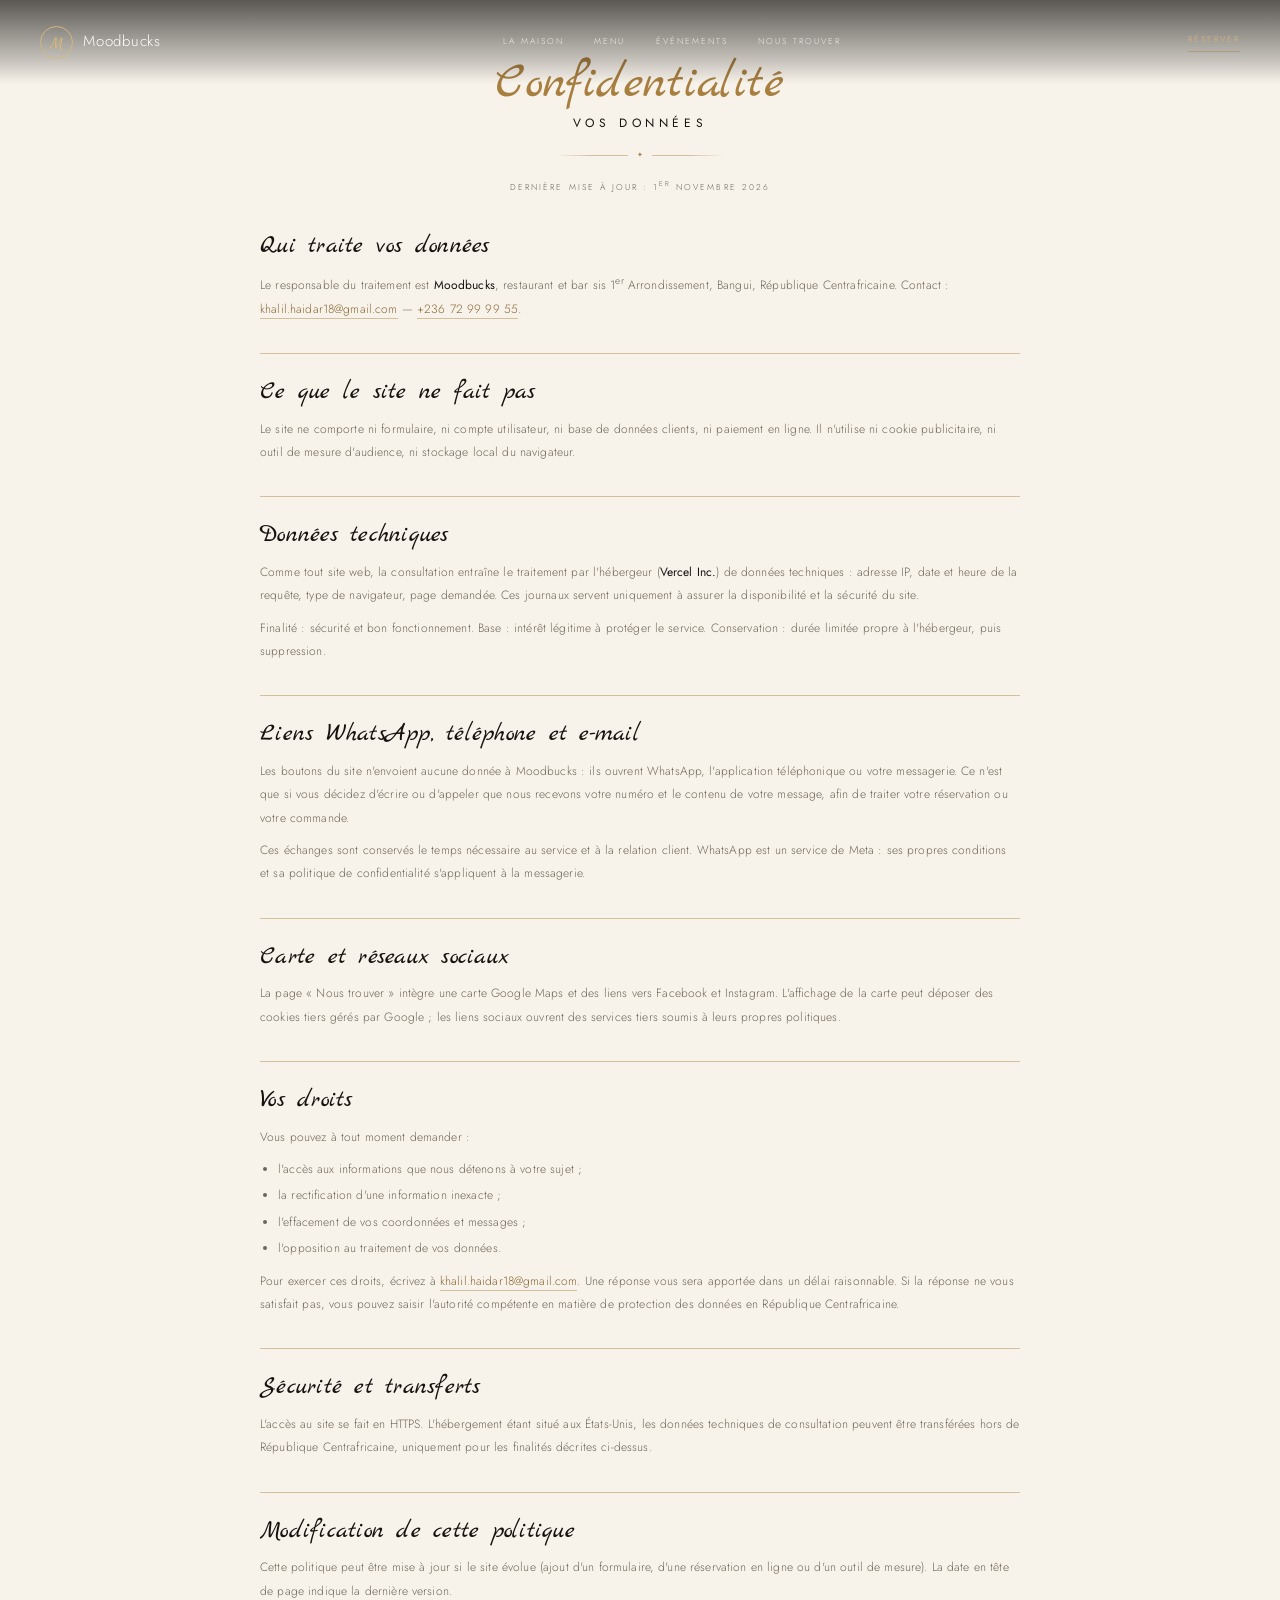
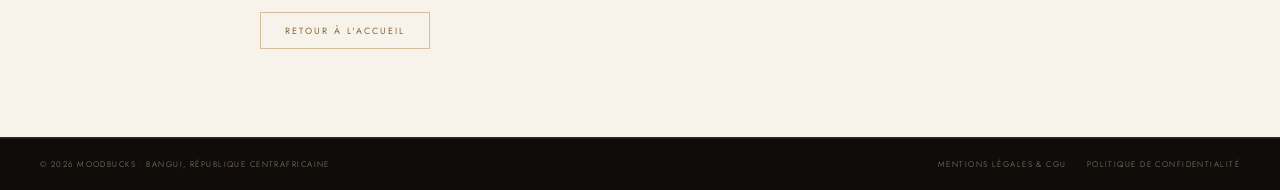
==== confidentialite.html @ 27fa880c "feat(legal): mentions légales, CGU et politique de confidentialité Ajoute deux pages éditoriales rep" ====
<!DOCTYPE html>
<html lang="fr">
<head>
  <meta charset="UTF-8" />
  <meta name="viewport" content="width=device-width, initial-scale=1.0" />
  <title>Politique de confidentialité – Moodbucks Bangui</title>
  <meta name="description" content="Politique de confidentialité du site Moodbucks : quelles données sont traitées, pendant combien de temps et comment exercer vos droits." />
  <!-- Modèle rédigé à partir des traitements réellement présents sur le site : à faire relire par un juriste avant mise en ligne définitive. -->
  <link rel="preconnect" href="https://fonts.googleapis.com" />
  <link rel="preconnect" href="https://fonts.gstatic.com" crossorigin />
  <link href="https://fonts.googleapis.com/css2?family=Marck+Script&family=Jost:wght@300;400;500&display=swap" rel="stylesheet" />
  <link rel="stylesheet" href="style.css" />
</head>
<body>

  <a class="skip-link" href="#contenu">Aller au contenu</a>

  <header class="site-header is-solid" id="siteHeader">
    <div class="container header-row">
      <a class="logo" href="index.html" aria-label="Moodbucks, retour à l'accueil">
        <span class="logo-mark" aria-hidden="true">M</span>
        <span class="logo-text">Moodbucks</span>
      </a>
      <nav class="main-nav" aria-label="Navigation principale">
        <a href="index.html#maison">La maison</a>
        <a href="index.html#menu">Menu</a>
        <a href="index.html#evenements">Événements</a>
        <a href="index.html#noustrouver">Nous trouver</a>
      </nav>
      <div class="header-utils">
        <a class="nav-reserve" href="https://wa.me/23672999955?text=Bonjour%20Moodbucks%2C%20je%20voudrais%20r%C3%A9server%20une%20table" target="_blank" rel="noopener noreferrer">Réserver</a>
        <button class="nav-toggle" id="navToggle" type="button" aria-label="Ouvrir le menu" aria-expanded="false" aria-controls="mobileMenu">
          <svg width="18" height="18" viewBox="0 0 24 24" fill="none" stroke="currentColor" stroke-width="1.5" aria-hidden="true">
            <path d="M4 7h16M4 12h16M4 17h16" />
          </svg>
        </button>
      </div>
    </div>
  </header>

  <div class="mobile-menu" id="mobileMenu" hidden>
    <nav aria-label="Navigation mobile">
      <a href="index.html#maison">La maison</a>
      <a href="index.html#menu">Menu</a>
      <a href="index.html#evenements">Événements</a>
      <a href="index.html#noustrouver">Nous trouver</a>
      <a class="mobile-menu__reserve" href="https://wa.me/23672999955?text=Bonjour%20Moodbucks%2C%20je%20voudrais%20r%C3%A9server%20une%20table" target="_blank" rel="noopener noreferrer">Réserver une table</a>
    </nav>
  </div>

  <main id="contenu">
    <section class="page-intro">
      <div class="container">
        <span class="script">Confidentialité</span>
        <span class="caps">Vos données</span>
        <span class="ornament" aria-hidden="true"></span>
        <p class="legal-updated">Dernière mise à jour : 1<sup>er</sup> novembre 2026</p>
      </div>
    </section>

    <div class="legal-wrap">
      <div class="legal-body">

        <h2>Qui traite vos données</h2>
        <p>
          Le responsable du traitement est <strong>Moodbucks</strong>, restaurant et bar
          sis 1<sup>er</sup> Arrondissement, Bangui, République Centrafricaine.
          Contact : <a href="mailto:khalil.haidar18@gmail.com">khalil.haidar18@gmail.com</a>
          — <a href="tel:+23672999955">+236 72 99 99 55</a>.
        </p>

        <h2>Ce que le site ne fait pas</h2>
        <p>
          Le site ne comporte ni formulaire, ni compte utilisateur, ni base de données
          clients, ni paiement en ligne. Il n'utilise ni cookie publicitaire, ni outil de
          mesure d'audience, ni stockage local du navigateur.
        </p>

        <h2>Données techniques</h2>
        <p>
          Comme tout site web, la consultation entraîne le traitement par l'hébergeur
          (<strong>Vercel Inc.</strong>) de données techniques : adresse IP, date et heure
          de la requête, type de navigateur, page demandée. Ces journaux servent
          uniquement à assurer la disponibilité et la sécurité du site.
        </p>
        <p>
          Finalité : sécurité et bon fonctionnement. Base : intérêt légitime à protéger le
          service. Conservation : durée limitée propre à l'hébergeur, puis suppression.
        </p>

        <h2>Liens WhatsApp, téléphone et e-mail</h2>
        <p>
          Les boutons du site n'envoient aucune donnée à Moodbucks : ils ouvrent WhatsApp,
          l'application téléphonique ou votre messagerie. Ce n'est que si vous décidez
          d'écrire ou d'appeler que nous recevons votre numéro et le contenu de votre
          message, afin de traiter votre réservation ou votre commande.
        </p>
        <p>
          Ces échanges sont conservés le temps nécessaire au service et à la relation
          client. WhatsApp est un service de Meta : ses propres conditions et sa politique
          de confidentialité s'appliquent à la messagerie.
        </p>

        <h2>Carte et réseaux sociaux</h2>
        <p>
          La page « Nous trouver » intègre une carte Google Maps et des liens vers
          Facebook et Instagram. L'affichage de la carte peut déposer des cookies tiers
          gérés par Google ; les liens sociaux ouvrent des services tiers soumis à leurs
          propres politiques.
        </p>

        <h2>Vos droits</h2>
        <p>Vous pouvez à tout moment demander :</p>
        <ul>
          <li>l'accès aux informations que nous détenons à votre sujet ;</li>
          <li>la rectification d'une information inexacte ;</li>
          <li>l'effacement de vos coordonnées et messages ;</li>
          <li>l'opposition au traitement de vos données.</li>
        </ul>
        <p>
          Pour exercer ces droits, écrivez à
          <a href="mailto:khalil.haidar18@gmail.com">khalil.haidar18@gmail.com</a>.
          Une réponse vous sera apportée dans un délai raisonnable. Si la réponse ne vous
          satisfait pas, vous pouvez saisir l'autorité compétente en matière de protection
          des données en République Centrafricaine.
        </p>

        <h2>Sécurité et transferts</h2>
        <p>
          L'accès au site se fait en HTTPS. L'hébergement étant situé aux États-Unis, les
          données techniques de consultation peuvent être transférées hors de République
          Centrafricaine, uniquement pour les finalités décrites ci-dessus.
        </p>

        <h2>Modification de cette politique</h2>
        <p>
          Cette politique peut être mise à jour si le site évolue (ajout d'un formulaire,
          d'une réservation en ligne ou d'un outil de mesure). La date en tête de page
          indique la dernière version.
        </p>

        <p class="legal-back"><a class="btn btn-outline-dark" href="index.html">Retour à l'accueil</a></p>
      </div>
    </div>
  </main>

  <footer class="site-footer">
    <div class="site-footer__bottom">
      <div class="container site-footer__bottom-inner">
        <span>© 2026 Moodbucks · Bangui, République Centrafricaine</span>
        <nav class="footer-legal" aria-label="Informations légales">
          <a href="mentions-legales.html">Mentions légales &amp; CGU</a>
          <a href="confidentialite.html">Politique de confidentialité</a>
        </nav>
      </div>
    </div>
  </footer>

  <script src="js/ui.js"></script>
  <script src="js/dataLoader.js"></script>
</body>
</html>
---- style.css ----
/* ============================================================================
   MOODBUCKS — FEUILLE DE STYLES
   Charte inspirée de la maison Restaurant M' : ivoire, brun profond, or antique.
   Display : Marck Script · Texte : Jost
   ========================================================================== */

:root {
  --ink: #17120e;
  --ink-2: #221a14;
  --cream: #f7f3eb;
  --cream-2: #efe9de;
  --white: #fffdf8;
  --gold: #a87f3f;
  --gold-deep: #8a6531;
  --gold-light: #d6b77c;
  --gold-line: rgba(168, 127, 63, 0.45);
  --wine: #6e2c34;
  --muted: #6f6558;
  --line: rgba(23, 18, 14, 0.12);
  --font-script: "Marck Script", cursive;
  --font-sans: "Jost", system-ui, sans-serif;
}

*,
*::before,
*::after {
  box-sizing: border-box;
}

html {
  scroll-behavior: smooth;
  -webkit-text-size-adjust: 100%;
}

body {
  margin: 0;
  background: var(--cream);
  color: #4d463d;
  font-family: var(--font-sans);
  font-size: 14px;
  font-weight: 300;
  line-height: 1.85;
  letter-spacing: 0.01em;
  overflow-x: hidden;
  -webkit-font-smoothing: antialiased;
}

img,
svg {
  display: block;
  max-width: 100%;
}

a {
  color: inherit;
  text-decoration: none;
}

button {
  font: inherit;
  color: inherit;
  cursor: pointer;
}

figure,
blockquote,
p {
  margin: 0;
}

h1,
h2,
h3,
h4 {
  margin: 0;
  font-weight: 400;
  line-height: 1.3;
  letter-spacing: 0.01em;
}

::selection {
  background: var(--gold);
  color: #fff;
}

:focus-visible {
  outline: 2px solid var(--gold);
  outline-offset: 3px;
}

.skip-link {
  position: absolute;
  top: -60px;
  left: 16px;
  z-index: 200;
  padding: 10px 16px;
  background: var(--ink);
  color: var(--cream);
  font-size: 11px;
}

.skip-link:focus {
  top: 12px;
}

.container {
  width: min(1200px, calc(100% - 64px));
  margin-inline: auto;
}

/* ---------- typographie éditoriale ---------- */

.script {
  display: block;
  color: var(--gold);
  font-family: var(--font-script);
  font-size: clamp(2rem, 3.2vw, 2.7rem);
  font-weight: 400;
  line-height: 1.15;
}

.script-light {
  color: var(--gold-light);
}

.caps {
  display: block;
  margin-top: 1px;
  color: var(--ink);
  font-size: 14px;
  font-weight: 400;
  letter-spacing: 0.38em;
  text-transform: uppercase;
  line-height: 1.6;
}

.caps-light {
  color: rgba(255, 255, 255, 0.92);
}

.ornament {
  position: relative;
  display: flex;
  align-items: center;
  justify-content: center;
  width: 170px;
  height: 14px;
  margin: 15px auto;
  color: var(--gold);
}

.ornament::before {
  content: "";
  width: 100%;
  height: 1px;
  background: linear-gradient(
    to right,
    transparent,
    var(--gold-line) 22%,
    var(--gold-line) 78%,
    transparent
  );
}

.ornament::after {
  content: "✦";
  position: absolute;
  top: 50%;
  left: 50%;
  padding: 0 9px;
  background: var(--ornament-bg, var(--cream));
  color: var(--gold);
  font-size: 7px;
  line-height: 1;
  transform: translate(-50%, -50%);
}

.ornament-dark {
  --ornament-bg: #17110d;
}

.ornament-left {
  margin-inline: 0;
  justify-content: flex-start;
  width: 140px;
}

.gold-link {
  display: inline-flex;
  align-items: center;
  gap: 7px;
  margin-top: 18px;
  padding-bottom: 4px;
  border-bottom: 1px solid var(--gold-line);
  color: var(--gold-deep);
  font-size: 9px;
  letter-spacing: 0.26em;
  text-transform: uppercase;
  transition: color 0.2s ease, border-color 0.2s ease;
}

.gold-link:hover {
  border-color: var(--gold);
  color: var(--ink);
}

.gold-link-light {
  color: var(--gold-light);
}

.gold-link-light:hover {
  color: #fff;
}

.btn {
  display: inline-flex;
  align-items: center;
  justify-content: center;
  gap: 8px;
  padding: 13px 24px;
  border: 1px solid transparent;
  border-radius: 0;
  background: none;
  font-family: var(--font-sans);
  font-size: 9px;
  font-weight: 400;
  letter-spacing: 0.22em;
  line-height: 1;
  text-transform: uppercase;
  transition:
    background-color 0.25s ease,
    color 0.25s ease,
    border-color 0.25s ease,
    transform 0.25s ease;
}

.btn:hover {
  transform: translateY(-1px);
}

.btn-gold {
  border-color: var(--gold);
  background: var(--gold);
  color: #fff;
}

.btn-gold:hover {
  border-color: #8f6a31;
  background: #8f6a31;
}

.btn-outline-dark {
  border-color: var(--gold-line);
  color: var(--ink);
}

.btn-outline-dark:hover {
  border-color: var(--gold);
  background: rgba(168, 127, 63, 0.08);
}

.section {
  padding: 88px 0;
  background: var(--cream);
}

.center-copy {
  display: flex;
  flex-direction: column;
  align-items: center;
  max-width: 440px;
  margin-inline: auto;
  text-align: center;
}

.center-copy p {
  max-width: 370px;
  font-size: 12px;
  line-height: 1.95;
  color: var(--muted);
}

/* ---------- en-tête ---------- */

.site-header {
  z-index: 90;
  color: #fff;
  transition:
    background-color 0.35s ease,
    box-shadow 0.35s ease,
    border-color 0.35s ease;
}

.site-header.is-overlay {
  position: absolute;
  top: 0;
  right: 0;
  left: 0;
  background: linear-gradient(
    to bottom,
    rgba(10, 7, 5, 0.66) 0%,
    rgba(10, 7, 5, 0.22) 70%,
    rgba(10, 7, 5, 0) 100%
  );
}

.site-header.is-solid {
  position: sticky;
  top: 0;
  border-bottom: 1px solid rgba(255, 255, 255, 0.08);
  background: var(--ink);
}

.header-row {
  display: grid;
  grid-template-columns: auto 1fr auto;
  align-items: center;
  gap: 26px;
  height: 84px;
  transition: height 0.35s cubic-bezier(0.2, 0.7, 0.2, 1);
}

.site-header.is-solid.is-scrolled {
  box-shadow: 0 14px 34px rgba(10, 7, 5, 0.26);
}

.site-header.is-solid.is-scrolled .header-row {
  height: 70px;
}

.logo {
  display: inline-flex;
  align-items: center;
  gap: 10px;
  color: #fff;
}

.logo-mark {
  display: grid;
  width: 33px;
  height: 33px;
  place-items: center;
  border: 1px solid var(--gold-light);
  border-radius: 50%;
  padding-top: 4px;
  color: var(--gold-light);
  font-family: var(--font-script);
  font-size: 17px;
  line-height: 1;
}

.logo-text {
  font-size: 15px;
  letter-spacing: 0.05em;
  white-space: nowrap;
}

.main-nav {
  display: flex;
  align-items: center;
  justify-content: center;
  gap: 30px;
}

.main-nav a {
  color: rgba(255, 255, 255, 0.8);
  font-size: 8.5px;
  letter-spacing: 0.24em;
  text-transform: uppercase;
  transition: color 0.2s ease;
}

.main-nav a:hover {
  color: var(--gold-light);
}

.header-utils {
  display: flex;
  align-items: center;
  gap: 15px;
  justify-self: end;
}

.icon-btn {
  display: grid;
  place-items: center;
  color: rgba(255, 255, 255, 0.82);
  transition: color 0.2s ease;
}

.icon-btn:hover {
  color: var(--gold-light);
}

.nav-reserve {
  margin-left: 4px;
  padding-bottom: 3px;
  border-bottom: 1px solid var(--gold-line);
  color: var(--gold-light);
  font-size: 8.5px;
  letter-spacing: 0.24em;
  text-transform: uppercase;
  transition: color 0.2s ease;
}

.nav-reserve:hover {
  color: #fff;
}

.nav-toggle {
  display: none;
  width: 38px;
  height: 38px;
  place-items: center;
  border: 1px solid rgba(255, 255, 255, 0.28);
  background: transparent;
  color: #fff;
}

.mobile-menu {
  position: fixed;
  inset: 0;
  z-index: 89;
  display: flex;
  flex-direction: column;
  padding: 100px 32px 40px;
  overflow-y: auto;
  background: #17110d;
  animation: public-fade 0.3s ease both;
}

.mobile-menu[hidden] {
  display: none;
}

.mobile-menu nav {
  display: flex;
  flex-direction: column;
  text-align: center;
}

.mobile-menu nav a {
  padding: 15px 0;
  border-bottom: 1px solid rgba(255, 255, 255, 0.08);
  color: #f4ede1;
  font-size: 10.5px;
  letter-spacing: 0.24em;
  text-transform: uppercase;
  animation: public-rise 0.45s cubic-bezier(0.16, 0.72, 0.28, 1) both;
}

.mobile-menu nav a:nth-child(2) {
  animation-delay: 0.04s;
}

.mobile-menu nav a:nth-child(3) {
  animation-delay: 0.08s;
}

.mobile-menu nav a:nth-child(4) {
  animation-delay: 0.12s;
}

.mobile-menu nav a:nth-child(5) {
  animation-delay: 0.16s;
}

.mobile-menu .mobile-menu__reserve {
  margin-top: 18px;
  border-bottom: 0;
  color: var(--gold-light);
  font-family: var(--font-script);
  font-size: 24px;
  letter-spacing: 0;
  text-transform: none;
}

/* ---------- hero ---------- */

.hero {
  position: relative;
  display: flex;
  min-height: min(92vh, 830px);
  align-items: center;
  justify-content: center;
  overflow: hidden;
  padding: 150px 0 100px;
  background: #1a120c;
}

.hero-media {
  position: absolute;
  inset: 0;
}

.hero-slide {
  position: absolute;
  inset: 0;
  opacity: 0;
  transform: scale(1.05);
  transition: opacity 1.5s ease, transform 8s linear;
}

.hero-slide.is-active {
  opacity: 1;
  transform: scale(1);
}

.hero-slide img {
  width: 100%;
  height: 100%;
  object-fit: cover;
}

.hero-shade {
  position: absolute;
  inset: 0;
  background:
    radial-gradient(120% 90% at 50% 40%, rgba(0, 0, 0, 0) 30%, rgba(10, 7, 5, 0.55) 100%),
    linear-gradient(
      180deg,
      rgba(10, 7, 5, 0.72) 0%,
      rgba(10, 7, 5, 0.38) 38%,
      rgba(10, 7, 5, 0.5) 78%,
      rgba(10, 7, 5, 0.72) 100%
    );
}

.hero-inner {
  position: relative;
  z-index: 2;
  display: flex;
  flex-direction: column;
  align-items: center;
  text-align: center;
  animation: public-fade 1s ease both;
}

.hero-eyebrow {
  color: var(--gold-light);
  font-size: 8.5px;
  letter-spacing: 0.38em;
}

.hero-title {
  margin-top: 10px;
  color: #fff;
  font-family: var(--font-script);
  font-size: clamp(2.8rem, 6vw, 5.9rem);
  font-weight: 400;
  line-height: 0.99;
  text-shadow: 0 2px 40px rgba(0, 0, 0, 0.5);
}

.hero-title span {
  display: block;
  animation: public-rise 1.1s cubic-bezier(0.16, 0.72, 0.28, 1) both;
}

.hero-title span:nth-child(2) {
  animation-delay: 0.14s;
}

.hero-ornament {
  --ornament-bg: transparent;
  margin-top: 20px;
  margin-bottom: 12px;
}

.hero-lead {
  max-width: 34ch;
  color: #d3c9ba;
  font-size: 12px;
  line-height: 1.95;
}

.hero-notch {
  position: absolute;
  bottom: -1px;
  left: 50%;
  z-index: 3;
  width: min(640px, 74%);
  height: 60px;
  background: var(--cream);
  border-radius: 50% 50% 0 0 / 100% 100% 0 0;
}

.hero-scroll {
  position: absolute;
  bottom: 30px;
  left: 50%;
  z-index: 4;
  display: grid;
  width: 44px;
  height: 44px;
  place-items: center;
  border-radius: 50%;
  background: var(--white);
  box-shadow: 0 8px 22px rgba(0, 0, 0, 0.18);
  color: #5c5346;
  transform: translateX(-50%);
  transition: color 0.2s ease, transform 0.2s ease;
}

.hero-scroll:hover {
  color: var(--gold);
  transform: translate(-50%, -2px);
}

.hero-dots {
  position: absolute;
  bottom: 104px;
  left: 50%;
  z-index: 5;
  display: flex;
  gap: 9px;
  transform: translateX(-50%);
  animation: public-fade 1s ease 0.4s both;
}

.hero-dots button {
  width: 7px;
  height: 7px;
  padding: 0;
  border: 1px solid rgba(255, 255, 255, 0.65);
  border-radius: 50%;
  background: transparent;
  transition: background-color 0.2s ease, border-color 0.2s ease;
}

.hero-dots button:hover {
  border-color: var(--gold-light);
}

.hero-dots button.is-active {
  border-color: var(--gold-light);
  background: var(--gold-light);
}

/* ---------- la maison ---------- */

.story {
  padding-top: 56px;
  padding-bottom: 96px;
}

.story-grid {
  display: grid;
  grid-template-columns: 0.88fr 1.12fr;
  gap: 72px;
  align-items: center;
}

.story-carousel {
  display: flex;
  align-items: center;
  gap: 6px;
}

.carousel-frame {
  display: grid;
  flex: 1;
  grid-template-columns: 1fr 1fr;
  gap: 14px;
  min-width: 0;
}

.carousel-slide {
  position: relative;
  aspect-ratio: 3 / 4.1;
  overflow: hidden;
  border: 5px solid var(--white);
  outline: 1px solid var(--gold-line);
}

.carousel-slide img {
  width: 100%;
  height: 100%;
  object-fit: cover;
}

.carousel-arrow {
  display: grid;
  flex: 0 0 auto;
  width: 24px;
  height: 44px;
  place-items: center;
  border: 0;
  background: transparent;
  color: var(--gold);
  transition: color 0.2s ease;
}

.carousel-arrow:hover {
  color: var(--ink);
}

/* ---------- triptyque ---------- */

.triptych {
  display: grid;
  grid-template-columns: repeat(3, 1fr);
  min-height: 430px;
  background: #17110d;
}

.triptych-panel {
  position: relative;
  display: flex;
  flex-direction: column;
  align-items: center;
  justify-content: center;
  padding: 48px 30px;
  text-align: center;
}

.panel-icon {
  position: absolute;
  top: 22px;
  right: 24px;
  color: var(--gold);
  opacity: 0.85;
}

.triptych-panel .script {
  font-size: clamp(1.9rem, 2.9vw, 2.5rem);
  line-height: 1.12;
}

.triptych-time {
  color: #b6a78f;
  font-size: 8.5px;
  letter-spacing: 0.26em;
  line-height: 1.9;
  text-transform: uppercase;
}

.triptych-photo {
  position: relative;
  min-height: 300px;
  overflow: hidden;
}

.triptych-photo img {
  width: 100%;
  height: 100%;
  object-fit: cover;
  transition: transform 1.2s cubic-bezier(0.16, 0.72, 0.28, 1);
}

/* ---------- menu ---------- */

.menu-section .center-copy {
  margin-bottom: 34px;
}

.menu-tabs {
  display: flex;
  flex-wrap: wrap;
  justify-content: center;
  gap: 8px 26px;
  max-width: 880px;
  margin: 0 auto 40px;
  padding-bottom: 18px;
  border-bottom: 1px solid var(--gold-line);
}

.tab-btn {
  padding: 4px 0;
  border: 0;
  border-bottom: 1px solid transparent;
  background: none;
  color: var(--muted);
  font-family: var(--font-sans);
  font-size: 8.5px;
  letter-spacing: 0.24em;
  text-transform: uppercase;
  transition: color 0.2s ease, border-color 0.2s ease;
}

.tab-btn:hover {
  color: var(--gold-deep);
}

.tab-btn.active {
  border-bottom-color: var(--gold);
  color: var(--ink);
}

.menu-panels {
  max-width: 980px;
  margin-inline: auto;
}

.menu-panel {
  display: none;
  grid-template-columns: 1fr 1fr;
  gap: 0 64px;
  animation: public-fade 0.35s ease;
}

.menu-panel.active {
  display: grid;
}

.menu-line {
  display: block;
  width: 100%;
  padding: 14px 0;
  border: 0;
  border-bottom: 1px dotted rgba(23, 18, 14, 0.16);
  background: none;
  text-align: left;
  transition: background-color 0.25s ease, padding-left 0.25s ease;
}

.menu-line:hover {
  padding-left: 6px;
  background: rgba(168, 127, 63, 0.05);
}

.menu-line-head {
  display: flex;
  align-items: baseline;
  gap: 8px;
}

.menu-line-name {
  color: var(--ink);
  font-size: 12.5px;
}

.menu-line-dots {
  flex: 1;
  min-width: 12px;
  border-bottom: 1px dotted rgba(23, 18, 14, 0.22);
  transform: translateY(-3px);
}

.menu-line-price {
  color: var(--gold-deep);
  font-family: var(--font-script);
  font-size: 18px;
  white-space: nowrap;
}

.menu-line-price small {
  margin-left: 1px;
  font-family: var(--font-sans);
  font-size: 7.5px;
  letter-spacing: 0.1em;
}

.menu-line-desc {
  display: block;
  margin-top: 1px;
  color: var(--muted);
  font-size: 10px;
  line-height: 1.65;
}

.menu-tag {
  display: inline-block;
  padding: 2px 6px;
  border: 1px solid var(--gold-line);
  color: var(--gold-deep);
  font-size: 7px;
  letter-spacing: 0.12em;
  text-transform: uppercase;
  vertical-align: middle;
}

.dark-panel {
  display: flex;
  align-items: center;
  justify-content: space-between;
  gap: 32px;
  max-width: 980px;
  margin: 48px auto 0;
  padding: 34px 38px;
  background: #1b1410;
  color: #c9beae;
}

.dark-panel .script {
  color: var(--gold-light);
  font-size: 34px;
  line-height: 1.05;
}

.dark-panel .caps {
  margin-top: 5px;
  color: #a99c88;
  font-size: 7.5px;
  letter-spacing: 0.22em;
}

.dark-panel p {
  max-width: 58ch;
  margin-top: 9px;
  font-size: 11px;
  line-height: 1.85;
}

.dark-panel .btn {
  flex: 0 0 auto;
}

/* ---------- bande qualité ---------- */

.quality-band {
  position: relative;
  display: grid;
  min-height: 340px;
  place-items: center;
  overflow: hidden;
  padding: 74px 24px;
  background: #17110d;
  text-align: center;
}

.quality-media {
  position: absolute;
  inset: 0;
}

.quality-media img {
  width: 100%;
  height: 100%;
  object-fit: cover;
  filter: brightness(0.72) saturate(0.9);
}

.quality-shade {
  position: absolute;
  inset: 0;
  background: rgba(15, 10, 7, 0.42);
}

.quality-title {
  position: relative;
  z-index: 2;
  color: #fff;
  font-family: var(--font-script);
  font-size: clamp(2rem, 4.4vw, 3.8rem);
  font-weight: 400;
  line-height: 1.15;
  text-shadow: 0 2px 30px rgba(0, 0, 0, 0.55);
}

.seal {
  position: absolute;
  top: 50%;
  right: 9%;
  z-index: 2;
  display: grid;
  width: 118px;
  height: 118px;
  place-items: center;
  border: 1px solid var(--gold-light);
  border-radius: 50%;
  color: var(--gold-light);
  font-family: var(--font-script);
  font-size: 58px;
  line-height: 1;
  transform: translateY(-50%) rotate(-8deg);
  padding-top: 14px;
}

.seal::after {
  content: "";
  position: absolute;
  inset: 8px;
  border: 1px solid rgba(214, 183, 124, 0.45);
  border-radius: 50%;
}

/* ---------- événements ---------- */

.events-section {
  background: var(--cream-2);
}

.events-grid {
  display: grid;
  grid-template-columns: repeat(3, 1fr);
  gap: 26px;
  margin-top: 38px;
}

.event-card {
  display: flex;
  flex-direction: column;
  border: 1px solid rgba(168, 127, 63, 0.22);
  background: var(--white);
  cursor: pointer;
  transition: transform 0.45s cubic-bezier(0.2, 0.7, 0.2, 1);
}

.event-card:hover {
  border-color: var(--gold);
  transform: translateY(-5px);
}

.event-card-media {
  position: relative;
  aspect-ratio: 4 / 3;
  overflow: hidden;
}

.event-card-media img {
  width: 100%;
  height: 100%;
  object-fit: cover;
  transition: transform 1.1s cubic-bezier(0.16, 0.72, 0.28, 1);
}

.event-card:hover .event-card-media img {
  transform: scale(1.04);
}

.event-card-body {
  display: flex;
  flex: 1;
  flex-direction: column;
  align-items: flex-start;
  gap: 8px;
  padding: 20px 20px 22px;
}

.event-date {
  display: flex;
  flex-wrap: wrap;
  align-items: center;
  gap: 7px;
  color: var(--gold-deep);
  font-size: 7.5px;
  letter-spacing: 0.2em;
  text-transform: uppercase;
}

.event-date i {
  color: var(--gold-line);
  font-size: 6px;
  font-style: normal;
}

.event-card h3 {
  font-size: 15px;
  line-height: 1.4;
  color: var(--ink);
}

.event-card p {
  color: var(--muted);
  font-size: 10.5px;
  line-height: 1.8;
  display: -webkit-box;
  -webkit-line-clamp: 3;
  -webkit-box-orient: vertical;
  overflow: hidden;
}

.event-card .gold-link {
  margin-top: auto;
  padding-top: 4px;
}

/* ---------- carte / contact ---------- */

.map-section {
  position: relative;
  min-height: 560px;
  overflow: hidden;
  background: #e8e5db;
}

.map-frame {
  position: absolute;
  inset: 0;
  width: 100%;
  height: 100%;
  border: 0;
  filter: saturate(0.85) contrast(0.96);
}

.map-overlay {
  position: relative;
  z-index: 2;
  display: flex;
  min-height: 560px;
  align-items: center;
  justify-content: flex-end;
  padding: 40px 0;
}

.contact-card {
  width: 380px;
  padding: 36px 34px;
  background: rgba(20, 15, 11, 0.95);
  box-shadow: 0 26px 60px rgba(0, 0, 0, 0.28);
  color: #c8beae;
  text-align: center;
}

.contact-card .script {
  color: var(--gold-light);
  font-size: 42px;
  line-height: 1;
}

.contact-card .caps {
  margin-top: 4px;
  color: #f4ede1;
  font-size: 11px;
  letter-spacing: 0.3em;
}

.contact-line {
  display: flex;
  align-items: flex-start;
  justify-content: center;
  gap: 10px;
  padding: 7px 0;
  color: #c8beae;
  font-size: 11px;
  line-height: 1.65;
  text-align: left;
  transition: color 0.2s ease;
}

.contact-line svg {
  flex: 0 0 auto;
  margin-top: 3px;
  color: var(--gold);
}

a.contact-line:hover {
  color: #fff;
}

.contact-socials {
  display: flex;
  justify-content: center;
  gap: 15px;
  margin: 14px 0 4px;
  color: #c8beae;
}

.contact-socials a {
  transition: color 0.2s ease;
}

.contact-socials a:hover {
  color: var(--gold-light);
}

.contact-card .gold-link {
  margin-top: 10px;
}

.map-cta {
  background: var(--ink);
  color: #e7ddcc;
}

.map-cta-inner {
  display: flex;
  flex-wrap: wrap;
  align-items: center;
  justify-content: center;
  gap: 20px;
  padding: 17px 0;
  font-size: 9px;
  letter-spacing: 0.22em;
  text-transform: uppercase;
}

.map-cta .btn {
  padding: 10px 18px;
  font-size: 8px;
}

/* ---------- pied de page ---------- */

.site-footer {
  border-top: 1px solid rgba(214, 183, 124, 0.16);
  background: #100c09;
  color: #9a9084;
}

.site-footer__grid {
  display: grid;
  grid-template-columns: 1.5fr 1fr 1.3fr 1fr;
  gap: 48px 40px;
  padding: 66px 0 54px;
}

.footer-logo {
  display: inline-flex;
  align-items: center;
  gap: 12px;
  color: #f4ede1;
}

.footer-logo__mark {
  display: grid;
  width: 44px;
  height: 44px;
  place-items: center;
  border: 1px solid var(--gold-light);
  border-radius: 50%;
  padding-top: 5px;
  color: var(--gold-light);
  font-family: var(--font-script);
  font-size: 22px;
  line-height: 1;
}

.footer-logo__name {
  font-family: var(--font-script);
  font-size: 25px;
  line-height: 1;
}

.footer-tagline {
  max-width: 30ch;
  margin-top: 18px;
  font-size: 12px;
  line-height: 1.95;
}

.footer-socials {
  display: flex;
  gap: 10px;
  margin-top: 22px;
}

.footer-socials a {
  display: grid;
  width: 34px;
  height: 34px;
  place-items: center;
  border: 1px solid rgba(255, 255, 255, 0.14);
  border-radius: 50%;
  color: #cfc4b3;
  transition: color 0.25s ease, border-color 0.25s ease, transform 0.25s ease;
}

.footer-socials a:hover {
  border-color: var(--gold);
  color: var(--gold-light);
  transform: translateY(-2px);
}

.footer-col {
  display: flex;
  flex-direction: column;
  gap: 9px;
}

.footer-col__title {
  margin-bottom: 12px;
  color: #f4ede1;
  font-size: 9px;
  letter-spacing: 0.28em;
  text-transform: uppercase;
}

.footer-col > a,
.footer-hours {
  font-size: 11.5px;
  line-height: 1.7;
  transition: color 0.25s ease;
}

.footer-col > a:hover {
  color: var(--gold-light);
}

.footer-line {
  display: flex;
  align-items: flex-start;
  gap: 9px;
}

.footer-line svg {
  flex: 0 0 auto;
  margin-top: 5px;
  color: var(--gold);
}

.footer-hours {
  display: flex;
  justify-content: space-between;
  gap: 14px;
  padding-bottom: 7px;
  border-bottom: 1px dashed rgba(255, 255, 255, 0.08);
}

.footer-hours span:last-child {
  color: #cfc4b3;
  white-space: nowrap;
}

.footer-note {
  margin-top: 4px;
  color: #908678;
  font-size: 10px;
  line-height: 1.7;
}

.footer-cta {
  display: inline-flex;
  align-self: flex-start;
  align-items: center;
  gap: 8px;
  margin-top: 14px;
  padding: 11px 17px;
  border: 1px solid var(--gold-line);
  color: var(--gold-light);
  font-size: 8.5px;
  letter-spacing: 0.22em;
  text-transform: uppercase;
  transition: background-color 0.25s ease, color 0.25s ease, border-color 0.25s ease;
}

.footer-cta:hover {
  border-color: var(--gold);
  background: var(--gold);
  color: #120e0b;
}

.site-footer__bottom {
  border-top: 1px solid rgba(255, 255, 255, 0.07);
}

.site-footer__bottom-inner {
  display: flex;
  flex-wrap: wrap;
  justify-content: space-between;
  gap: 10px 24px;
  padding: 18px 0;
  color: #908678;
  font-size: 8px;
  letter-spacing: 0.18em;
  text-transform: uppercase;
}

/* ---------- modal plat ---------- */

.modal-overlay {
  position: fixed;
  inset: 0;
  z-index: 300;
  display: none;
  align-items: center;
  justify-content: center;
  padding: 2rem;
  background: rgba(14, 10, 7, 0.72);
  backdrop-filter: blur(2px);
}

.modal-overlay.open {
  display: flex;
  animation: public-fade 0.25s ease;
}

.modal-box {
  display: grid;
  grid-template-columns: 1fr 1fr;
  width: 100%;
  max-width: 920px;
  max-height: 88vh;
  overflow-y: auto;
  border: 1px solid var(--gold-line);
  background: var(--cream);
  box-shadow: 0 30px 70px rgba(10, 7, 5, 0.4);
  animation: slideUp 0.35s cubic-bezier(0.16, 0.72, 0.28, 1);
}

@keyframes slideUp {
  from {
    opacity: 0;
    transform: translateY(30px);
  }
}

.modal-imgs {
  position: relative;
  min-height: 320px;
  background: var(--cream-2);
}

.modal-imgs img {
  width: 100%;
  height: 100%;
  object-fit: cover;
}

.modal-close {
  position: absolute;
  top: 1rem;
  right: 1rem;
  display: grid;
  width: 36px;
  height: 36px;
  place-items: center;
  border: 1px solid rgba(255, 255, 255, 0.5);
  border-radius: 50%;
  background: rgba(16, 12, 9, 0.6);
  color: #fff;
  font-size: 1rem;
  transition: background 0.2s ease, border-color 0.2s ease;
}

.modal-close:hover {
  border-color: var(--gold);
  background: var(--gold);
}

.modal-img-dots {
  position: absolute;
  bottom: 1rem;
  left: 50%;
  display: flex;
  gap: 0.5rem;
  transform: translateX(-50%);
}

.img-dot {
  width: 8px;
  height: 8px;
  padding: 0;
  border: 1px solid rgba(255, 255, 255, 0.7);
  border-radius: 50%;
  background: transparent;
  transition: background 0.2s ease, width 0.2s ease;
}

.img-dot.active {
  width: 22px;
  border-color: var(--gold-light);
  border-radius: 4px;
  background: var(--gold-light);
}

.modal-content {
  display: flex;
  flex-direction: column;
  justify-content: space-between;
  padding: 36px 34px;
}

.modal-tag {
  color: var(--gold-deep);
  font-size: 8px;
  letter-spacing: 0.26em;
  text-transform: uppercase;
}

.modal-name {
  margin-top: 6px;
  color: var(--ink);
  font-family: var(--font-script);
  font-size: clamp(1.9rem, 3vw, 2.5rem);
  line-height: 1.1;
}

.modal-price {
  margin-top: 2px;
  color: var(--gold);
  font-family: var(--font-script);
  font-size: 26px;
}

.modal-content .ornament {
  margin-top: 10px;
  margin-bottom: 12px;
}

.modal-desc {
  color: var(--muted);
  font-size: 11.5px;
  line-height: 1.95;
}

.modal-ing-title {
  margin: 20px 0 10px;
  color: var(--muted);
  font-size: 8px;
  letter-spacing: 0.26em;
  text-transform: uppercase;
}

.modal-ingredients {
  display: flex;
  flex-wrap: wrap;
  gap: 7px;
}

.ing-tag {
  display: inline-block;
  padding: 3px 8px;
  border: 1px solid var(--gold-line);
  color: var(--gold-deep);
  font-size: 8.5px;
  letter-spacing: 0.08em;
}

.modal-actions {
  display: flex;
  flex-direction: column;
  gap: 9px;
  margin-top: 24px;
}

/* ---------- modal événement ---------- */

.event-modal-overlay {
  position: fixed;
  inset: 0;
  z-index: 300;
  display: none;
  align-items: center;
  justify-content: center;
  padding: 2rem;
  background: rgba(14, 10, 7, 0.72);
  backdrop-filter: blur(2px);
}

.event-modal-overlay.open {
  display: flex;
  animation: public-fade 0.25s ease;
}

.event-modal-box {
  width: 100%;
  max-width: 700px;
  max-height: 88vh;
  overflow-y: auto;
  border: 1px solid var(--gold-line);
  background: var(--cream);
  box-shadow: 0 30px 70px rgba(10, 7, 5, 0.4);
  animation: slideUp 0.35s cubic-bezier(0.16, 0.72, 0.28, 1);
}

.event-modal-img {
  position: relative;
  height: 300px;
  overflow: hidden;
  background: var(--cream-2);
}

.event-modal-img img {
  width: 100%;
  height: 100%;
  object-fit: cover;
}

.event-modal-close {
  position: absolute;
  top: 1rem;
  right: 1rem;
  z-index: 10;
  display: grid;
  width: 36px;
  height: 36px;
  place-items: center;
  border: 1px solid rgba(255, 255, 255, 0.5);
  border-radius: 50%;
  background: rgba(16, 12, 9, 0.6);
  color: #fff;
  font-size: 1rem;
  transition: background 0.2s ease, border-color 0.2s ease;
}

.event-modal-close:hover {
  border-color: var(--gold);
  background: var(--gold);
}

.event-modal-content {
  padding: 34px;
}

.event-modal-date {
  color: var(--gold-deep);
  font-size: 8.5px;
  letter-spacing: 0.26em;
  text-transform: uppercase;
}

.event-modal-title {
  margin-top: 6px;
  color: var(--ink);
  font-family: var(--font-script);
  font-size: clamp(1.9rem, 3.4vw, 2.8rem);
  line-height: 1.1;
}

.event-modal-content .ornament {
  margin-top: 10px;
  margin-bottom: 14px;
}

.event-modal-desc {
  color: var(--muted);
  font-size: 12px;
  line-height: 1.95;
}

.event-modal-details {
  margin-top: 20px;
  padding-top: 14px;
  border-top: 1px solid var(--gold-line);
}

.event-modal-detail-item {
  display: flex;
  justify-content: space-between;
  gap: 16px;
  padding: 7px 0;
  border-bottom: 1px dotted rgba(23, 18, 14, 0.18);
  color: #5e564b;
  font-size: 11px;
}

.event-modal-detail-item strong {
  color: var(--gold-deep);
  font-weight: 400;
  letter-spacing: 0.12em;
  text-transform: uppercase;
  font-size: 9px;
}

.event-modal-actions {
  display: flex;
  flex-wrap: wrap;
  gap: 10px;
  margin-top: 24px;
}

.event-modal-actions .btn {
  flex: 1;
}

/* ---------- retour en haut ---------- */

#scrollTopBtn {
  position: fixed;
  right: 26px;
  bottom: 26px;
  z-index: 120;
  display: grid;
  width: 42px;
  height: 42px;
  place-items: center;
  border: 1px solid var(--gold-line);
  border-radius: 50%;
  background: var(--cream);
  color: var(--gold-deep);
  font-size: 15px;
  opacity: 0;
  pointer-events: none;
  transform: translateY(10px);
  transition:
    opacity 0.3s ease,
    transform 0.3s ease,
    background-color 0.2s ease,
    color 0.2s ease;
}

#scrollTopBtn.visible {
  opacity: 1;
  pointer-events: all;
  transform: translateY(0);
}

#scrollTopBtn:hover {
  border-color: var(--gold);
  background: var(--gold);
  color: #fff;
}

/* ---------- animations ---------- */

@keyframes public-fade {
  from {
    opacity: 0;
  }
}

@keyframes public-rise {
  from {
    opacity: 0;
    transform: translateY(24px);
  }
}

.js-reveal .reveal-ready {
  opacity: 0;
  transform: translateY(22px);
  transition:
    opacity 0.8s ease,
    transform 0.8s cubic-bezier(0.16, 0.72, 0.28, 1);
}

.js-reveal .reveal-ready.is-revealed {
  opacity: 1;
  transform: none;
}

body.modal-open {
  overflow: hidden;
}

/* ---------- responsive ---------- */

@media (max-width: 1100px) {
  .main-nav {
    gap: 20px;
  }

  .story-grid {
    gap: 46px;
  }
}

@media (max-width: 940px) {
  .main-nav,
  .nav-reserve {
    display: none;
  }

  .nav-toggle {
    display: grid;
  }

  .story-grid {
    grid-template-columns: 1fr;
    gap: 44px;
    justify-items: center;
  }

  .story-carousel {
    width: 100%;
    max-width: 560px;
  }

  .events-grid {
    grid-template-columns: 1fr 1fr;
  }

  .triptych {
    grid-template-columns: 1fr 1fr;
    min-height: 0;
  }

  .triptych-panel {
    grid-column: span 2;
    min-height: 260px;
  }

  .triptych-photo {
    min-height: 280px;
  }

  .seal {
    right: 5%;
    width: 96px;
    height: 96px;
    font-size: 46px;
  }

  .map-overlay {
    justify-content: center;
  }

  .map-section,
  .map-overlay {
    min-height: 480px;
  }

  .menu-panel {
    gap: 0 40px;
  }
}

@media (max-width: 760px) {
  .container {
    width: calc(100% - 36px);
  }

  .header-row {
    height: 72px;
  }

  .hero {
    min-height: 640px;
    padding: 120px 0 90px;
  }

  .hero-title {
    font-size: clamp(2.4rem, 10vw, 3.6rem);
  }

  .hero-notch {
    width: 86%;
    height: 44px;
  }

  .hero-scroll {
    bottom: 22px;
    width: 38px;
    height: 38px;
  }

  .hero-dots {
    bottom: 78px;
  }

  .section {
    padding: 58px 0 68px;
  }

  .story {
    padding-top: 40px;
  }

  .story-carousel {
    gap: 2px;
  }

  .carousel-frame {
    gap: 8px;
  }

  .carousel-slide {
    border-width: 4px;
  }

  .triptych {
    grid-template-columns: 1fr;
  }

  .triptych-panel {
    grid-column: auto;
  }

  .triptych-photo {
    min-height: 260px;
  }

  .quality-band {
    min-height: 300px;
    padding: 60px 20px;
  }

  .quality-title {
    max-width: 12ch;
    margin-inline: auto;
  }

  .seal {
    display: none;
  }

  .menu-tabs {
    gap: 6px 18px;
  }

  .menu-panel {
    grid-template-columns: 1fr;
  }

  .dark-panel {
    flex-direction: column;
    align-items: flex-start;
    padding: 28px 24px;
  }

  .events-grid {
    grid-template-columns: 1fr;
  }

  .map-section,
  .map-overlay {
    min-height: 0;
  }

  .map-frame {
    position: relative;
    height: 330px;
  }

  .map-overlay {
    padding: 0;
  }

  .contact-card {
    width: 100%;
    margin-top: -26px;
    padding: 28px 22px;
  }

  .map-cta-inner {
    flex-direction: column;
    gap: 12px;
    padding: 18px 0;
    text-align: center;
  }

  .site-footer__grid {
    grid-template-columns: 1fr 1fr;
    gap: 40px 32px;
    padding: 52px 0 42px;
  }

  .modal-box {
    grid-template-columns: 1fr;
  }

  .modal-imgs {
    min-height: 220px;
    max-height: 260px;
  }

  .modal-content {
    padding: 28px 22px;
  }

  .event-modal-box {
    max-height: 90vh;
  }

  .event-modal-img {
    height: 220px;
  }

  .event-modal-content {
    padding: 26px 22px;
  }

  .event-modal-actions .btn {
    flex: 1 1 100%;
  }
}

@media (max-width: 560px) {
  .header-utils .icon-btn {
    display: none;
  }

  .site-footer__grid {
    grid-template-columns: 1fr;
    gap: 32px;
    padding: 44px 0 34px;
    text-align: center;
  }

  .footer-logo,
  .footer-socials {
    justify-content: center;
  }

  .footer-tagline {
    margin-inline: auto;
  }

  .footer-col {
    align-items: center;
  }

  .footer-line {
    text-align: left;
  }

  .footer-cta {
    align-self: center;
  }

  .footer-hours {
    width: 100%;
    max-width: 320px;
  }

  .site-footer__bottom-inner {
    justify-content: center;
    text-align: center;
  }
}

@media (max-width: 460px) {
  .logo-text {
    font-size: 13px;
  }

  .header-utils {
    gap: 10px;
  }

  .hero-title {
    font-size: 2.3rem;
  }

  .caps {
    font-size: 11px;
    letter-spacing: 0.3em;
  }

  .carousel-arrow {
    width: 18px;
  }

  .event-modal-detail-item {
    font-size: 10.5px;
  }
}

@media (prefers-reduced-motion: reduce) {
  html {
    scroll-behavior: auto;
  }

  *,
  *::before,
  *::after {
    transition-duration: 0.001ms !important;
    animation-duration: 0.001ms !important;
  }

  .js-reveal .reveal-ready {
    opacity: 1;
    transform: none;
  }

  .hero-slide,
  .hero-slide.is-active {
    transform: none;
  }
}

/* ---------- pages légales ---------- */

.page-intro {
  padding: 56px 0 34px;
  background: var(--cream);
  text-align: center;
}

.page-intro .script {
  font-size: clamp(2.2rem, 4vw, 3.1rem);
}

.page-intro .caps {
  font-size: 12px;
}

.legal-wrap {
  width: min(760px, calc(100% - 64px));
  margin-inline: auto;
  padding-bottom: 88px;
  background: var(--cream);
}

.legal-updated {
  margin-top: 2px;
  color: var(--muted);
  font-size: 8.5px;
  letter-spacing: 0.24em;
  text-transform: uppercase;
}

.legal-body h2 {
  margin: 32px 0 0;
  padding-top: 22px;
  border-top: 1px solid var(--gold-line);
  color: var(--ink);
  font-family: var(--font-script);
  font-size: 25px;
  font-weight: 400;
}

.legal-body h2:first-child {
  margin-top: 0;
  padding-top: 0;
  border-top: 0;
}

.legal-body p {
  margin-top: 9px;
  color: var(--muted);
  font-size: 12px;
  line-height: 1.95;
}

.legal-body ul {
  margin: 9px 0 0;
  padding-left: 18px;
  color: var(--muted);
  font-size: 12px;
  line-height: 1.95;
}

.legal-body li {
  margin-top: 3px;
}

.legal-body a {
  border-bottom: 1px solid var(--gold-line);
  color: var(--gold-deep);
}

.legal-body a:hover {
  border-color: var(--gold);
  color: var(--ink);
}

.legal-body strong {
  color: var(--ink);
  font-weight: 400;
}

.legal-back {
  margin-top: 34px;
}

.footer-legal {
  display: flex;
  flex-wrap: wrap;
  gap: 8px 20px;
}

.footer-legal a {
  transition: color 0.25s ease;
}

.footer-legal a:hover {
  color: var(--gold-light);
}

@media (max-width: 760px) {
  .page-intro {
    padding: 42px 0 26px;
  }

  .legal-wrap {
    width: calc(100% - 36px);
    padding-bottom: 60px;
  }

  .site-footer__bottom-inner {
    justify-content: center;
    text-align: center;
  }
}
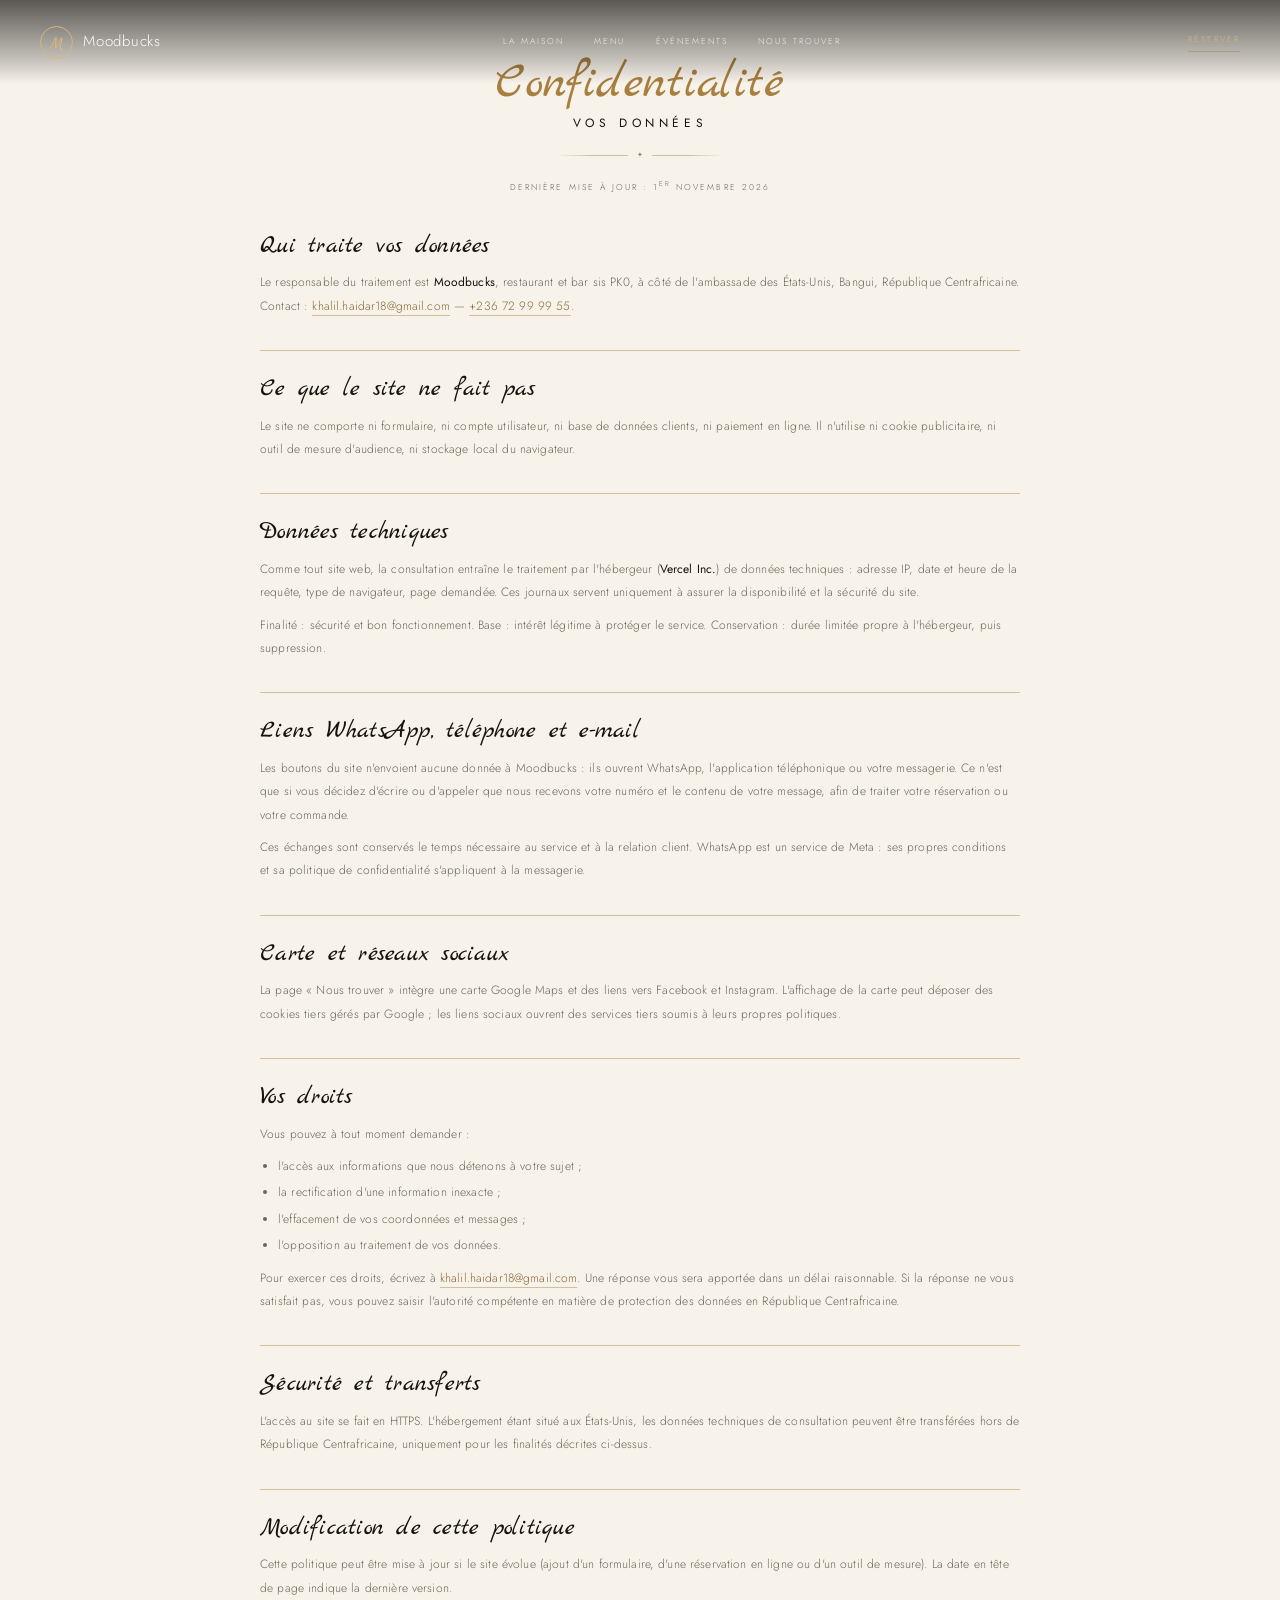
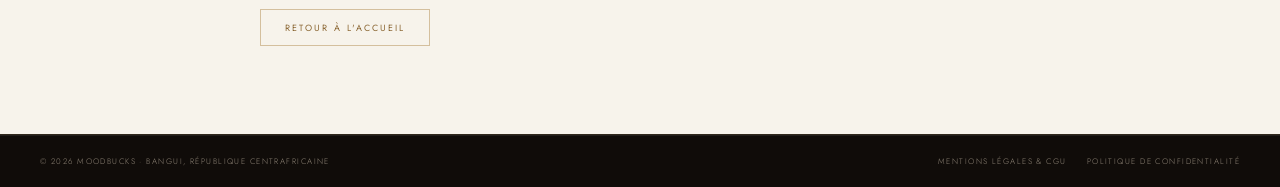
==== commit c8353504: "feat(carte): carte réelle du restaurant et adresse exacte Reprend les 17 catégories et 161 plats du " ====
--- a/confidentialite.html
+++ b/confidentialite.html
@@ -64,7 +64,7 @@
         <h2>Qui traite vos données</h2>
         <p>
           Le responsable du traitement est <strong>Moodbucks</strong>, restaurant et bar
-          sis 1<sup>er</sup> Arrondissement, Bangui, République Centrafricaine.
+          sis PK0, à côté de l'ambassade des États-Unis, Bangui, République Centrafricaine.
           Contact : <a href="mailto:khalil.haidar18@gmail.com">khalil.haidar18@gmail.com</a>
           — <a href="tel:+23672999955">+236 72 99 99 55</a>.
         </p>
--- a/style.css
+++ b/style.css
@@ -2155,3 +2155,24 @@
     text-align: center;
   }
 }
+
+/* ---------- carte : états ---------- */
+
+.menu-empty {
+  grid-column: 1 / -1;
+  padding: 28px 0;
+  color: var(--muted);
+  font-size: 12px;
+  text-align: center;
+}
+
+.menu-line-name {
+  overflow-wrap: anywhere;
+}
+
+@media (max-width: 760px) {
+  .menu-tabs {
+    justify-content: flex-start;
+    gap: 6px 16px;
+  }
+}
